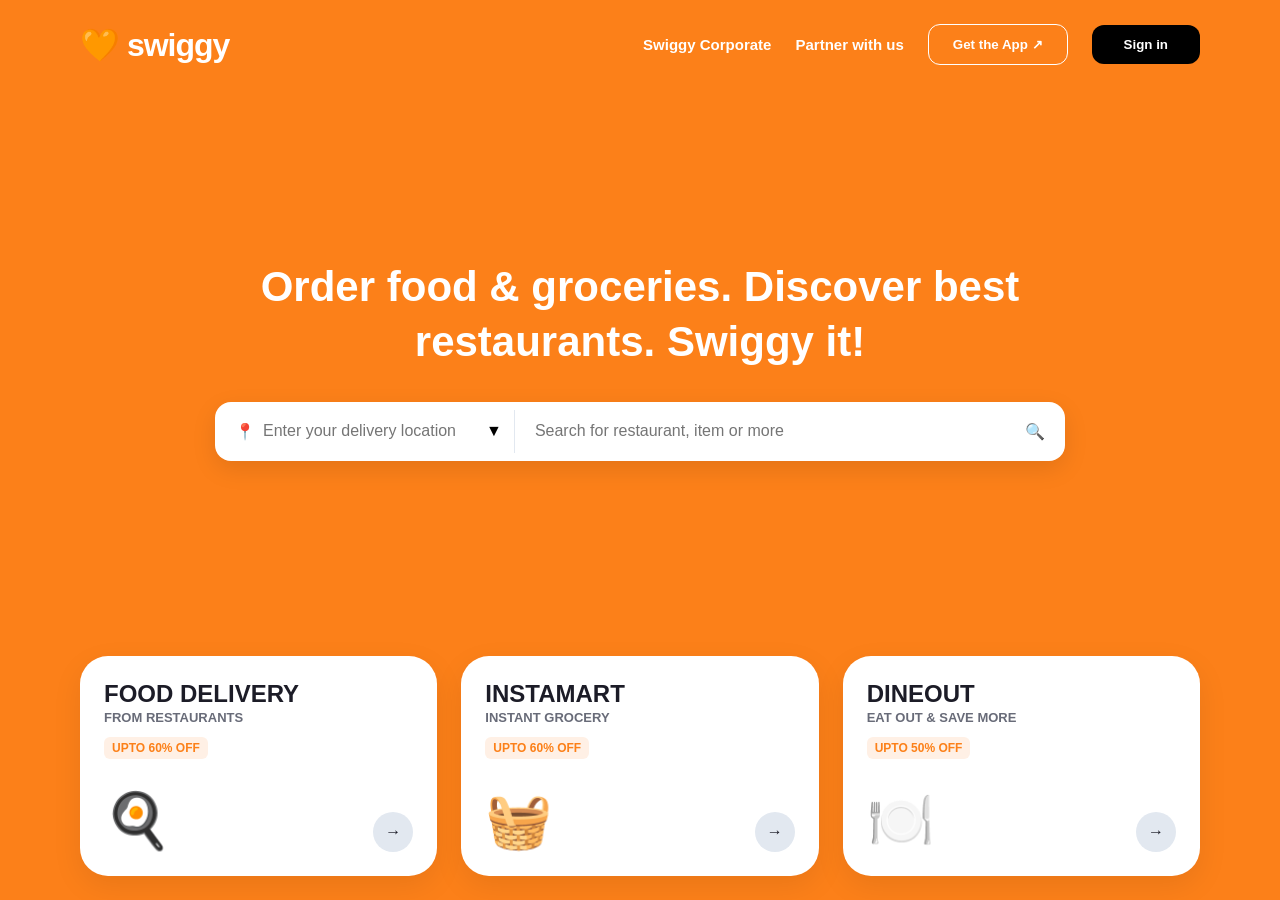
==== index.html @ a7fd930a "Add files via upload" ====
<!DOCTYPE html>
<html lang="en">
<head>
    <meta charset="UTF-8">
    <meta name="viewport" content="width=device-width, initial-scale=1.0">
    <title>Swiggy Landing Page Clone</title>
    <link rel="stylesheet" href="style.css">
</head>
<body>

    <div class="hero-section">

        <!-- NAVBAR -->
        <header class="top-nav">
            <div class="logo-area">
                <span class="swiggy-logo-text">🧡 swiggy</span>
            </div>

            <div class="nav-actions">
                <span class="nav-link">Swiggy Corporate</span>
                <span class="nav-link">Partner with us</span>

                <button class="btn-outline"
                    onclick="window.open('https://www.swiggy.com/auth', '_blank')">
                    Get the App ↗
                </button>

                <button class="btn-dark" onclick="openLogin()">
                    Sign in
                </button>
            </div>
        </header>

        <!-- HERO SECTION -->
        <div class="hero-center">
            <h1>
                Order food & groceries. Discover best restaurants.
                Swiggy it!
            </h1>

            <div class="search-container">

                <div class="location-box">
                    <span class="pin-icon">📍</span>
                    <input type="text"
                        placeholder="Enter your delivery location"
                        readonly>
                    <span class="arrow-icon">▼</span>
                </div>

                <div class="search-box">
                    <input type="text"
                        placeholder="Search for restaurant, item or more"
                        readonly>
                    <span class="search-icon">🔍</span>
                </div>

            </div>
        </div>

        <!-- FEATURE CARDS -->
        <main class="features-grid">

            <!-- FOOD DELIVERY -->
            <div class="feature-card clickable-card"
                onclick="openPage('restaurant-listing.html')">

                <div class="card-text">
                    <h2>FOOD DELIVERY</h2>
                    <p class="subtitle">FROM RESTAURANTS</p>
                    <span class="offer-tag">UPTO 60% OFF</span>
                </div>

                <div class="card-footer">
                    <div class="food-graphic">🍳</div>
                    <div class="arrow-circle">→</div>
                </div>
            </div>

            <!-- INSTAMART -->
            <div class="feature-card clickable-card"
                onclick="openPage('instamart.html')">

                <div class="card-text">
                    <h2>INSTAMART</h2>
                    <p class="subtitle">INSTANT GROCERY</p>
                    <span class="offer-tag">UPTO 60% OFF</span>
                </div>

                <div class="card-footer">
                    <div class="food-graphic">🧺</div>
                    <div class="arrow-circle">→</div>
                </div>
            </div>

            <!-- DINEOUT -->
            <div class="feature-card clickable-card"
                onclick="openPage('dineout.html')">

                <div class="card-text">
                    <h2>DINEOUT</h2>
                    <p class="subtitle">EAT OUT & SAVE MORE</p>
                    <span class="offer-tag">UPTO 50% OFF</span>
                </div>

                <div class="card-footer">
                    <div class="food-graphic">🍽️</div>
                    <div class="arrow-circle">→</div>
                </div>
            </div>

        </main>

    </div>

    <!-- LOGIN MODAL -->
    <div id="signInModal" class="modal-overlay">
        <div class="modal-box">

            <span class="close-modal-btn"
                onclick="closeLogin()">×</span>

            <h2>Login</h2>
            <p>Enter your details to log into your account.</p>

            <form onsubmit="handleFormSubmit(event)">
                <div class="input-group">
                    <input type="tel"
                        placeholder="Phone number"
                        required
                        minlength="10"
                        maxlength="10">
                </div>

                <button type="submit"
                    class="modal-submit-btn">
                    Login to Swiggy
                </button>
            </form>

        </div>
    </div>

    <!-- JAVASCRIPT -->
    <script>

        // Opens login popup
        function openLogin() {
            document.getElementById('signInModal').style.display = 'flex';
        }

        // Closes login popup
        function closeLogin() {
            document.getElementById('signInModal').style.display = 'none';
        }

        // Login form submit
        function handleFormSubmit(event) {
            event.preventDefault();
            alert("🎉 Welcome Back to Swiggy! Login Successful.");
            closeLogin();
        }

        // Opens selected feature page
        function openPage(page) {
            window.location.href = page;
        }

    </script>

</body>
</html>
---- style.css ----
* {
    margin: 0;
    padding: 0;
    box-sizing: border-box;
    font-family: 'Arial Rounded MT Bold', sans-serif;
}

.hero-section {
    background-color: #FC8019; 
    min-height: 100vh;
    display: flex;
    flex-direction: column;
    justify-content: space-between;
    padding: 24px 80px;
    position: relative;
    overflow: hidden;
}


.top-nav {
    display: flex;
    justify-content: space-between;
    align-items: center;
    width: 100%;
}
.swiggy-logo-text {
    font-size: 32px;
    font-weight: 900;
    color: white;
    letter-spacing: -1px;
}
.nav-actions {
    display: flex;
    align-items: center;
    gap: 24px;
}
.nav-link {
    color: white;
    font-weight: 600;
    cursor: pointer;
    font-size: 15px;
}
.btn-outline {
    background: transparent;
    border: 1px solid white;
    color: white;
    padding: 12px 24px;
    border-radius: 12px;
    font-weight: 700;
    cursor: pointer;
}
.btn-dark {
    background-color: #000000;
    color: white;
    border: none;
    padding: 12px 32px;
    border-radius: 12px;
    font-weight: 700;
    cursor: pointer;
}


.hero-center {
    max-width: 850px;
    margin: 40px auto;
    text-align: center;
}
.hero-center h1 {
    color: white;
    font-size: 42px;
    font-weight: 800;
    line-height: 1.3;
    margin-bottom: 32px;
}
.search-container {
    display: flex;
    background: white;
    border-radius: 16px;
    padding: 8px;
    box-shadow: 0 8px 24px rgba(0,0,0,0.1);
}
.location-box {
    display: flex;
    align-items: center;
    width: 35%;
    border-right: 1px solid #e2e8f0;
    padding: 12px;
}
.search-box {
    display: flex;
    align-items: center;
    width: 65%;
    padding: 12px;
}
.search-container input {
    border: none;
    outline: none;
    width: 100%;
    font-size: 16px;
    color: #1c1c1c;
    padding-left: 8px;
}


.features-grid {
    display: grid;
    grid-template-columns: repeat(3, 1fr);
    gap: 24px;
    max-width: 1200px;
    margin: 0 auto;
    width: 100%;
}
.feature-card {
    background: white;
    border-radius: 28px;
    padding: 24px;
    display: flex;
    flex-direction: column;
    justify-content: space-between;
    height: 220px;
    text-decoration: none; /* Removes link underline */
    box-shadow: 0 10px 30px rgba(0,0,0,0.08);
}
.card-text h2 {
    color: #1c1c27;
    font-size: 24px;
    font-weight: 900;
}
.subtitle {
    color: #686b78;
    font-size: 13px;
    font-weight: 700;
    margin-top: 2px;
}
.offer-tag {
    display: inline-block;
    color: #fc8019;
    background: #fff0e5;
    font-size: 12px;
    font-weight: 800;
    padding: 4px 8px;
    border-radius: 6px;
    margin-top: 12px;
}
.card-footer {
    display: flex;
    justify-content: space-between;
    align-items: flex-end;
}
.food-graphic {
    font-size: 54px;
}
.arrow-circle {
    background: #e2e8f0;
    color: #1c1c27;
    width: 40px;
    height: 40px;
    border-radius: 50%;
    display: flex;
    align-items: center;
    justify-content: center;
    font-weight: bold;
}

.clickable-card:hover {
    transform: translateY(-5px);
    transition: transform 0.2s ease;
    cursor: pointer;
}
.visual-only {
    cursor: default;
    opacity: 0.95;
}


.modal-overlay {
    position: fixed;
    top: 0;
    left: 0;
    width: 100%;
    height: 100%;
    background-color: rgba(0, 0, 0, 0.6); 
    z-index: 200;       
    display: none;      
    justify-content: center;
    align-items: center;
}

.modal-box {
    background: white;
    padding: 40px;
    border-radius: 20px;
    width: 100%;
    max-width: 420px;
    position: relative;
    box-shadow: 0 20px 40px rgba(0,0,0,0.25);
    animation: slideIn 0.3s ease-out; 
}

.close-modal-btn {
    position: absolute;
    top: 15px;
    right: 22px;
    font-size: 32px;
    cursor: pointer;
    color: #686b78;
    transition: color 0.2s ease;
}
.close-modal-btn:hover {
    color: #000000;
}

.modal-box h2 {
    font-size: 28px;
    color: #282c3f;
    margin-bottom: 8px;
    font-weight: 800;
}
.modal-box p {
    color: #7e808c;
    font-size: 14px;
    margin-bottom: 24px;
    font-weight: 500;
}

.input-group input {
    width: 100%;
    padding: 16px;
    border: 1px solid #d4d5d9;
    outline: none;
    font-size: 16px;
    border-radius: 8px;
    margin-bottom: 16px;
    transition: border-color 0.2s;
}
.input-group input:focus {
    border-color: #FC8019; 
}

.modal-submit-btn {
    width: 100%;
    background-color: #FC8019;
    color: white;
    border: none;
    padding: 16px;
    font-size: 16px;
    font-weight: 700;
    border-radius: 8px;
    cursor: pointer;
    transition: background-color 0.2s;
}
.modal-submit-btn:hover {
    background-color: #e06d11; 
}

@keyframes slideIn {
    from {
        transform: translateY(20px);
        opacity: 0;
    }
    to {
        transform: translateY(0);
        opacity: 1;
    }
}
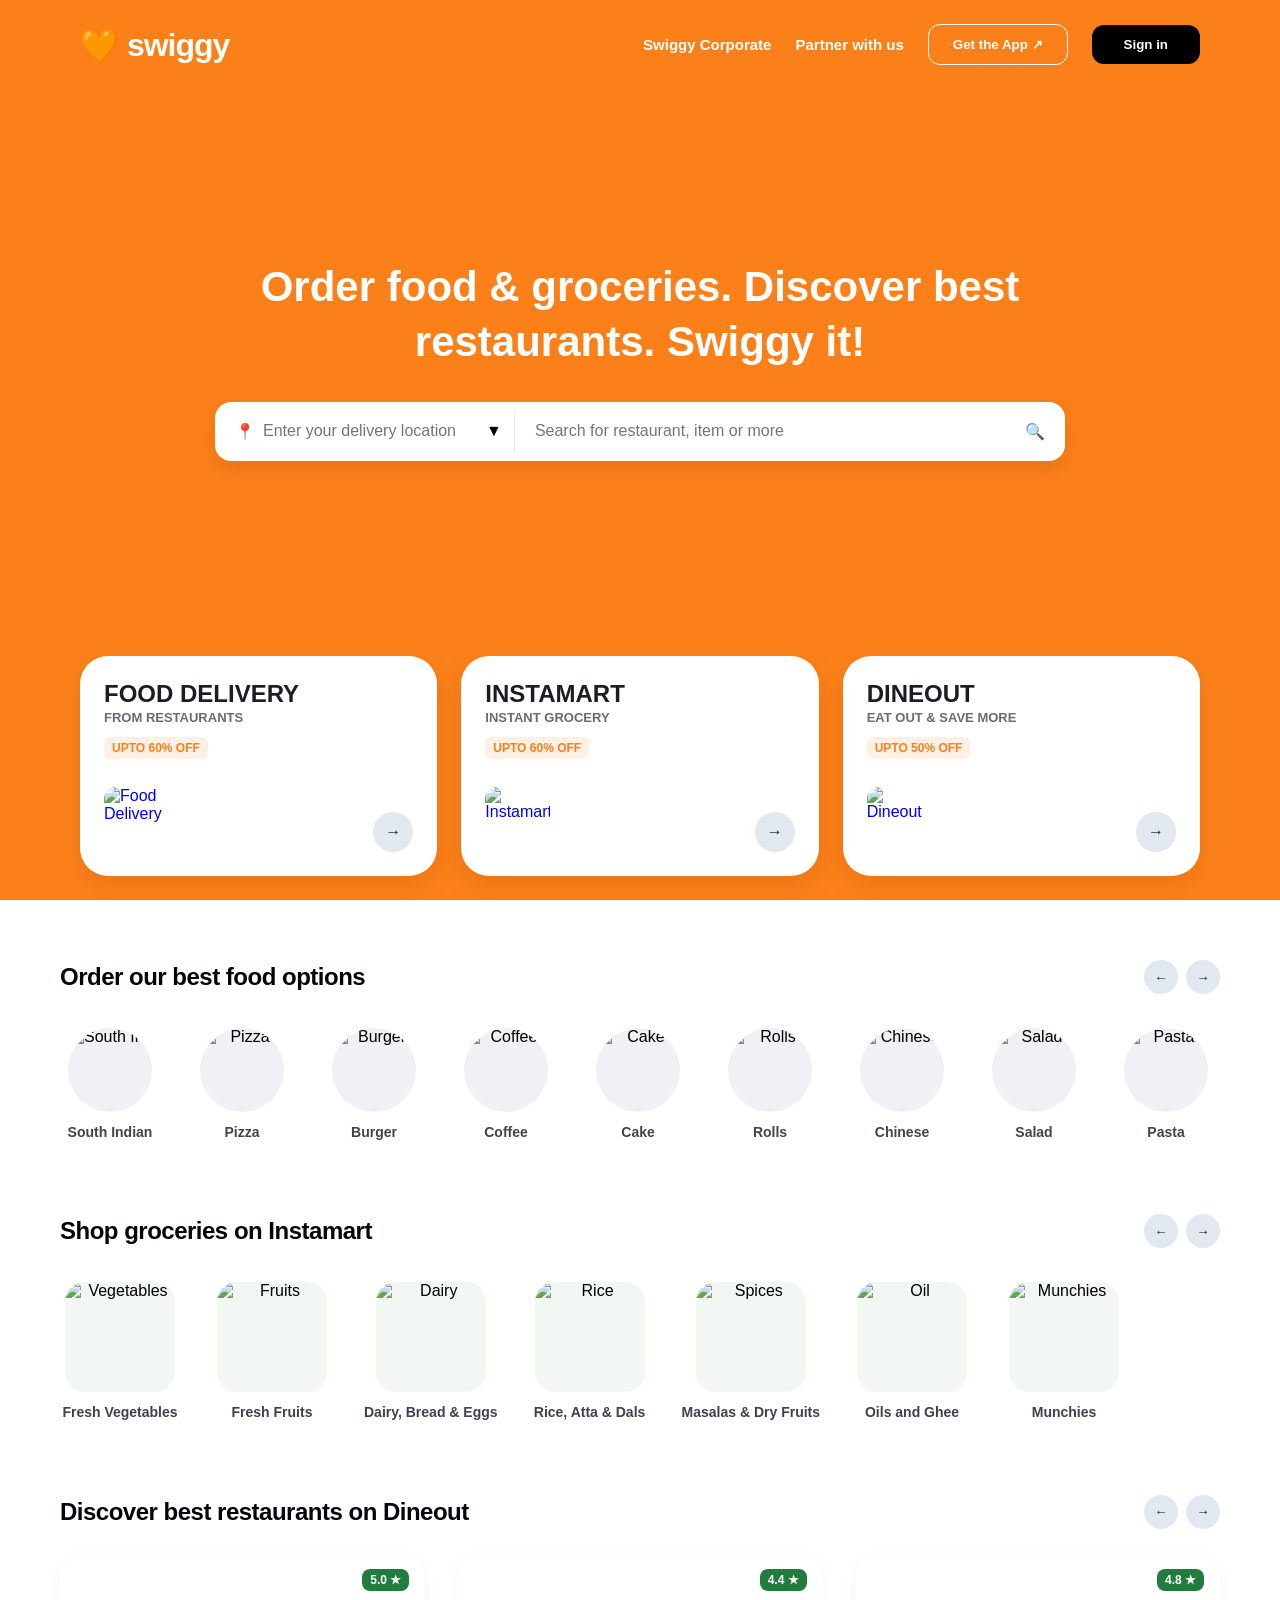
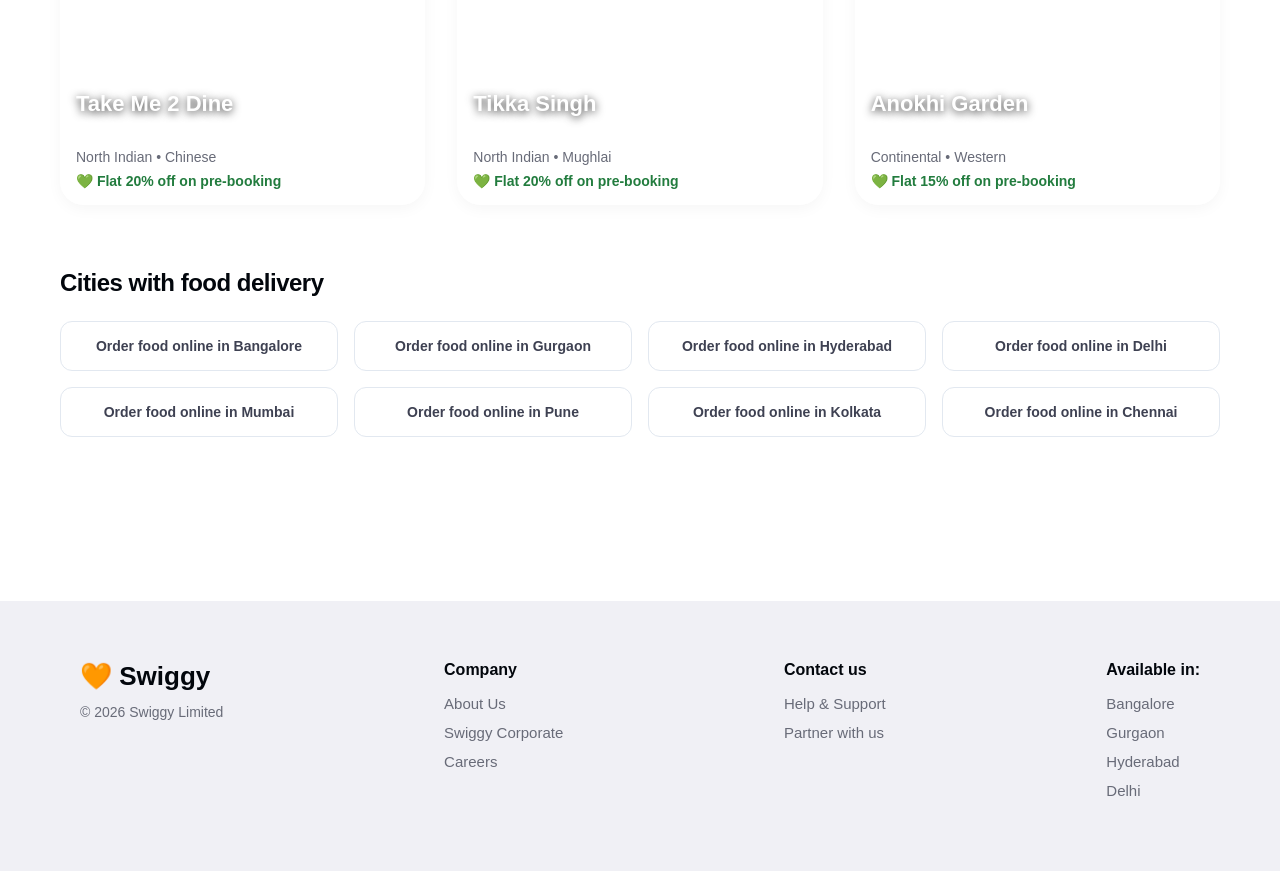
==== commit a5b460df: "Add files via upload" ====
--- a/index.html
+++ b/index.html
@@ -9,164 +9,256 @@
 <body>
 
     <div class="hero-section">
-
-        <!-- NAVBAR -->
         <header class="top-nav">
             <div class="logo-area">
                 <span class="swiggy-logo-text">🧡 swiggy</span>
             </div>
-
             <div class="nav-actions">
                 <span class="nav-link">Swiggy Corporate</span>
                 <span class="nav-link">Partner with us</span>
-
-                <button class="btn-outline"
-                    onclick="window.open('https://www.swiggy.com/auth', '_blank')">
-                    Get the App ↗
-                </button>
-
-                <button class="btn-dark" onclick="openLogin()">
-                    Sign in
-                </button>
+                <button class="btn-outline" onclick="window.open('https://www.swiggy.com/auth', '_blank')">Get the App ↗</button>
+                <button class="btn-dark" onclick="openLogin()">Sign in</button>
             </div>
         </header>
 
-        <!-- HERO SECTION -->
         <div class="hero-center">
-            <h1>
-                Order food & groceries. Discover best restaurants.
-                Swiggy it!
-            </h1>
-
+            <h1>Order food & groceries. Discover best restaurants. Swiggy it!</h1>
             <div class="search-container">
-
                 <div class="location-box">
                     <span class="pin-icon">📍</span>
-                    <input type="text"
-                        placeholder="Enter your delivery location"
-                        readonly>
+                    <input type="text" placeholder="Enter your delivery location" readonly>
                     <span class="arrow-icon">▼</span>
                 </div>
-
                 <div class="search-box">
-                    <input type="text"
-                        placeholder="Search for restaurant, item or more"
-                        readonly>
+                    <input type="text" placeholder="Search for restaurant, item or more" readonly>
                     <span class="search-icon">🔍</span>
                 </div>
-
-            </div>
-        </div>
-
-        <!-- FEATURE CARDS -->
-        <main class="features-grid">
-
-            <!-- FOOD DELIVERY -->
-            <div class="feature-card clickable-card"
-                onclick="openPage('restaurant-listing.html')">
-
+            </div>
+        </div>
+
+        <div class="features-grid">
+            <a href="restaurant-listing.html" class="feature-card clickable-card">
                 <div class="card-text">
                     <h2>FOOD DELIVERY</h2>
                     <p class="subtitle">FROM RESTAURANTS</p>
                     <span class="offer-tag">UPTO 60% OFF</span>
                 </div>
-
                 <div class="card-footer">
-                    <div class="food-graphic">🍳</div>
+                    <div class="food-graphic">
+                        <img src="https://images.unsplash.com/photo-1565299624946-b28f40a0ae38?q=80&w=150&auto=format&fit=crop" alt="Food Delivery">
+                    </div>
                     <div class="arrow-circle">→</div>
                 </div>
-            </div>
-
-            <!-- INSTAMART -->
-            <div class="feature-card clickable-card"
-                onclick="openPage('instamart.html')">
-
+            </a>
+            
+            <a href="instamart.html" class="feature-card clickable-card">
                 <div class="card-text">
                     <h2>INSTAMART</h2>
                     <p class="subtitle">INSTANT GROCERY</p>
                     <span class="offer-tag">UPTO 60% OFF</span>
                 </div>
-
                 <div class="card-footer">
-                    <div class="food-graphic">🧺</div>
+                    <div class="food-graphic">
+                        <img src="https://images.unsplash.com/photo-1542838132-92c53300491e?q=80&w=150&auto=format&fit=crop" alt="Instamart">
+                    </div>
                     <div class="arrow-circle">→</div>
                 </div>
-            </div>
-
-            <!-- DINEOUT -->
-            <div class="feature-card clickable-card"
-                onclick="openPage('dineout.html')">
-
+            </a>
+            
+            <a href="dineout.html" class="feature-card clickable-card">
                 <div class="card-text">
                     <h2>DINEOUT</h2>
                     <p class="subtitle">EAT OUT & SAVE MORE</p>
                     <span class="offer-tag">UPTO 50% OFF</span>
                 </div>
-
                 <div class="card-footer">
-                    <div class="food-graphic">🍽️</div>
+                    <div class="food-graphic">
+                        <img src="https://images.unsplash.com/photo-1517248135467-4c7edcad34c4?q=80&w=150&auto=format&fit=crop" alt="Dineout">
+                    </div>
                     <div class="arrow-circle">→</div>
                 </div>
-            </div>
-
-        </main>
-
+            </a>
+        </div>
     </div>
 
-    <!-- LOGIN MODAL -->
+    <main class="scrollable-container">
+
+        <section class="slider-section">
+            <div class="section-header">
+                <h2>Order our best food options</h2>
+                <div class="slider-arrows">
+                    <button class="arrow-btn">←</button>
+                    <button class="arrow-btn">→</button>
+                </div>
+            </div>
+            <div class="horizontal-scroll-bar">
+                <div class="food-item-circle">
+                    <div class="circle-graphic"><img src="https://images.unsplash.com/photo-1610192244261-3f33de3f55e4?q=80&w=150&auto=format&fit=crop" alt="South Indian"></div>
+                    <p>South Indian</p>
+                </div>
+                <div class="food-item-circle">
+                    <div class="circle-graphic"><img src="https://images.unsplash.com/photo-1513104890138-7c749659a591?q=80&w=150&auto=format&fit=crop" alt="Pizza"></div>
+                    <p>Pizza</p>
+                </div>
+                <div class="food-item-circle">
+                    <div class="circle-graphic"><img src="https://images.unsplash.com/photo-1568901346375-23c9450c58cd?q=80&w=150&auto=format&fit=crop" alt="Burger"></div>
+                    <p>Burger</p>
+                </div>
+                <div class="food-item-circle">
+                    <div class="circle-graphic"><img src="https://images.unsplash.com/photo-1514432324607-a09d9b4aefdd?q=80&w=150&auto=format&fit=crop" alt="Coffee"></div>
+                    <p>Coffee</p>
+                </div>
+                <div class="food-item-circle">
+                    <div class="circle-graphic"><img src="https://images.unsplash.com/photo-1578985545062-69928b1d9587?q=80&w=150&auto=format&fit=crop" alt="Cake"></div>
+                    <p>Cake</p>
+                </div>
+                <div class="food-item-circle">
+                    <div class="circle-graphic"><img src="https://images.unsplash.com/photo-1534308983496-4fabb1a015ee?q=80&w=200&auto=format&fit=crop" alt="Rolls"></div>
+                    <p>Rolls</p>
+                </div>
+                <div class="food-item-circle">
+                    <div class="circle-graphic"><img src="https://images.unsplash.com/photo-1525755662778-989d0524087e?q=80&w=150&auto=format&fit=crop" alt="Chinese"></div>
+                    <p>Chinese</p>
+                </div>
+                <div class="food-item-circle">
+                    <div class="circle-graphic"><img src="https://images.unsplash.com/photo-1512621776951-a57141f2eefd?q=80&w=150&auto=format&fit=crop" alt="Salad"></div>
+                    <p>Salad</p>
+                </div>
+                <div class="food-item-circle">
+                    <div class="circle-graphic"><img src="https://images.unsplash.com/photo-1563379091339-03b21ab4a4f8?q=80&w=150&auto=format&fit=crop" alt="Pasta"></div>
+                    <p>Pasta</p>
+                </div>
+            </div>
+        </section>
+
+        <section class="slider-section">
+            <div class="section-header">
+                <h2>Shop groceries on Instamart</h2>
+                <div class="slider-arrows">
+                    <button class="arrow-btn">←</button>
+                    <button class="arrow-btn">→</button>
+                </div>
+            </div>
+            <div class="horizontal-scroll-bar">
+                <div class="grocery-item-card"><div class="square-graphic"><img src="https://images.unsplash.com/photo-1597362925123-77861d3fbac7?q=80&w=150&auto=format&fit=crop" alt="Vegetables"></div><p>Fresh Vegetables</p></div>
+                <div class="grocery-item-card"><div class="square-graphic"><img src="https://images.unsplash.com/photo-1619546813926-a78fa6372cd2?q=80&w=150&auto=format&fit=crop" alt="Fruits"></div><p>Fresh Fruits</p></div>
+                <div class="grocery-item-card"><div class="square-graphic"><img src="https://images.unsplash.com/photo-1550583724-b2692b85b150?q=80&w=150&auto=format&fit=crop" alt="Dairy"></div><p>Dairy, Bread & Eggs</p></div>
+                <div class="grocery-item-card"><div class="square-graphic"><img src="https://images.unsplash.com/photo-1586201375761-83865001e31c?q=80&w=150&auto=format&fit=crop" alt="Rice"></div><p>Rice, Atta & Dals</p></div>
+                <div class="grocery-item-card"><div class="square-graphic"><img src="https://images.unsplash.com/photo-1596797038530-2c107229654b?q=80&w=150&auto=format&fit=crop" alt="Spices"></div><p>Masalas & Dry Fruits</p></div>
+                <div class="grocery-item-card"><div class="square-graphic"><img src="https://images.unsplash.com/photo-1474979266404-7eaacbcd87c5?q=80&w=150&auto=format&fit=crop" alt="Oil"></div><p>Oils and Ghee</p></div>
+                <div class="grocery-item-card"><div class="square-graphic"><img src="https://images.unsplash.com/photo-1599490659213-e2b9527bb087?q=80&w=200&auto=format&fit=crop" alt="Munchies"></div><p>Munchies</p></div>
+            </div>
+        </section>
+
+        <section class="slider-section">
+            <div class="section-header">
+                <h2>Discover best restaurants on Dineout</h2>
+                <div class="slider-arrows">
+                    <button class="arrow-btn">←</button>
+                    <button class="arrow-btn">→</button>
+                </div>
+            </div>
+            <div class="dineout-cards-grid">
+                <div class="dineout-box-card">
+                    <div class="dineout-img-placeholder" style="background-image: url('https://images.unsplash.com/photo-1517248135467-4c7edcad34c4?q=80&w=400');">
+                        <span class="dineout-rating-badge">5.0 ★</span>
+                        <div class="dineout-title-overlay">Take Me 2 Dine</div>
+                    </div>
+                    <div class="dineout-desc">
+                        <p class="dineout-cuisine">North Indian • Chinese</p>
+                        <p class="dineout-offer">💚 Flat 20% off on pre-booking</p>
+                    </div>
+                </div>
+                <div class="dineout-box-card">
+                    <div class="dineout-img-placeholder" style="background-image: url('https://images.unsplash.com/photo-1544025162-d76694265947?q=80&w=400');">
+                        <span class="dineout-rating-badge">4.4 ★</span>
+                        <div class="dineout-title-overlay">Tikka Singh</div>
+                    </div>
+                    <div class="dineout-desc">
+                        <p class="dineout-cuisine">North Indian • Mughlai</p>
+                        <p class="dineout-offer">💚 Flat 20% off on pre-booking</p>
+                    </div>
+                </div>
+                <div class="dineout-box-card">
+                    <div class="dineout-img-placeholder" style="background-image: url('https://images.unsplash.com/photo-1552566626-52f8b828add9?q=80&w=400');">
+                        <span class="dineout-rating-badge">4.8 ★</span>
+                        <div class="dineout-title-overlay">Anokhi Garden</div>
+                    </div>
+                    <div class="dineout-desc">
+                        <p class="dineout-cuisine">Continental • Western</p>
+                        <p class="dineout-offer">💚 Flat 15% off on pre-booking</p>
+                    </div>
+                </div>
+            </div>
+        </section>
+
+        <section class="slider-section">
+            <div class="section-header">
+                <h2>Cities with food delivery</h2>
+            </div>
+            <div class="cities-flex-grid">
+                <div class="city-pill">Order food online in Bangalore</div>
+                <div class="city-pill">Order food online in Gurgaon</div>
+                <div class="city-pill">Order food online in Hyderabad</div>
+                <div class="city-pill">Order food online in Delhi</div>
+                <div class="city-pill">Order food online in Mumbai</div>
+                <div class="city-pill">Order food online in Pune</div>
+                <div class="city-pill">Order food online in Kolkata</div>
+                <div class="city-pill">Order food online in Chennai</div>
+            </div>
+        </section>
+
+    </main>
+
+    <footer class="swiggy-footer">
+        <div class="footer-links-container">
+            <div class="footer-brand-column">
+                <span class="footer-logo-text">🧡 Swiggy</span>
+                <p class="copyright-label">© 2026 Swiggy Limited</p>
+            </div>
+            <div class="footer-nav-column">
+                <h3>Company</h3>
+                <p>About Us</p>
+                <p>Swiggy Corporate</p>
+                <p>Careers</p>
+            </div>
+            <div class="footer-nav-column">
+                <h3>Contact us</h3>
+                <p>Help & Support</p>
+                <p>Partner with us</p>
+            </div>
+            <div class="footer-nav-column">
+                <h3>Available in:</h3>
+                <p>Bangalore</p>
+                <p>Gurgaon</p>
+                <p>Hyderabad</p>
+                <p>Delhi</p>
+            </div>
+        </div>
+    </footer>
+
     <div id="signInModal" class="modal-overlay">
         <div class="modal-box">
-
-            <span class="close-modal-btn"
-                onclick="closeLogin()">×</span>
-
+            <span class="close-modal-btn" onclick="closeLogin()">×</span>
             <h2>Login</h2>
             <p>Enter your details to log into your account.</p>
-
             <form onsubmit="handleFormSubmit(event)">
                 <div class="input-group">
-                    <input type="tel"
-                        placeholder="Phone number"
-                        required
-                        minlength="10"
-                        maxlength="10">
-                </div>
-
-                <button type="submit"
-                    class="modal-submit-btn">
-                    Login to Swiggy
-                </button>
+                    <input type="tel" placeholder="Phone number" required minlength="10" maxlength="10">
+                </div>
+                <button type="submit" class="modal-submit-btn">Login to Swiggy</button>
             </form>
-
         </div>
     </div>
 
-    <!-- JAVASCRIPT -->
     <script>
-
-        // Opens login popup
-        function openLogin() {
-            document.getElementById('signInModal').style.display = 'flex';
-        }
-
-        // Closes login popup
-        function closeLogin() {
-            document.getElementById('signInModal').style.display = 'none';
-        }
-
-        // Login form submit
+        function openLogin() { document.getElementById('signInModal').style.display = 'flex'; }
+        function closeLogin() { document.getElementById('signInModal').style.display = 'none'; }
         function handleFormSubmit(event) {
             event.preventDefault();
             alert("🎉 Welcome Back to Swiggy! Login Successful.");
             closeLogin();
         }
-
-        // Opens selected feature page
-        function openPage(page) {
-            window.location.href = page;
-        }
-
     </script>
-
 </body>
 </html>
--- a/style.css
+++ b/style.css
@@ -17,30 +17,33 @@
     overflow: hidden;
 }
 
-
 .top-nav {
     display: flex;
     justify-content: space-between;
     align-items: center;
     width: 100%;
 }
+
 .swiggy-logo-text {
     font-size: 32px;
     font-weight: 900;
     color: white;
     letter-spacing: -1px;
 }
+
 .nav-actions {
     display: flex;
     align-items: center;
     gap: 24px;
 }
+
 .nav-link {
     color: white;
     font-weight: 600;
     cursor: pointer;
     font-size: 15px;
 }
+
 .btn-outline {
     background: transparent;
     border: 1px solid white;
@@ -50,6 +53,7 @@
     font-weight: 700;
     cursor: pointer;
 }
+
 .btn-dark {
     background-color: #000000;
     color: white;
@@ -59,13 +63,13 @@
     font-weight: 700;
     cursor: pointer;
 }
-
 
 .hero-center {
     max-width: 850px;
     margin: 40px auto;
     text-align: center;
 }
+
 .hero-center h1 {
     color: white;
     font-size: 42px;
@@ -73,6 +77,7 @@
     line-height: 1.3;
     margin-bottom: 32px;
 }
+
 .search-container {
     display: flex;
     background: white;
@@ -80,6 +85,7 @@
     padding: 8px;
     box-shadow: 0 8px 24px rgba(0,0,0,0.1);
 }
+
 .location-box {
     display: flex;
     align-items: center;
@@ -87,12 +93,14 @@
     border-right: 1px solid #e2e8f0;
     padding: 12px;
 }
+
 .search-box {
     display: flex;
     align-items: center;
     width: 65%;
     padding: 12px;
 }
+
 .search-container input {
     border: none;
     outline: none;
@@ -101,7 +109,6 @@
     color: #1c1c1c;
     padding-left: 8px;
 }
-
 
 .features-grid {
     display: grid;
@@ -111,6 +118,7 @@
     margin: 0 auto;
     width: 100%;
 }
+
 .feature-card {
     background: white;
     border-radius: 28px;
@@ -119,20 +127,23 @@
     flex-direction: column;
     justify-content: space-between;
     height: 220px;
-    text-decoration: none; /* Removes link underline */
+    text-decoration: none; 
     box-shadow: 0 10px 30px rgba(0,0,0,0.08);
 }
+
 .card-text h2 {
     color: #1c1c27;
     font-size: 24px;
     font-weight: 900;
 }
+
 .subtitle {
     color: #686b78;
     font-size: 13px;
     font-weight: 700;
     margin-top: 2px;
 }
+
 .offer-tag {
     display: inline-block;
     color: #fc8019;
@@ -143,14 +154,28 @@
     border-radius: 6px;
     margin-top: 12px;
 }
+
 .card-footer {
     display: flex;
     justify-content: space-between;
     align-items: flex-end;
 }
+
 .food-graphic {
-    font-size: 54px;
-}
+    width: 65px;
+    height: 65px;
+    display: flex;
+    align-items: center;
+    justify-content: center;
+}
+
+.food-graphic img {
+    width: 100%;
+    height: 100%;
+    object-fit: cover;
+    border-radius: 12px;
+}
+
 .arrow-circle {
     background: #e2e8f0;
     color: #1c1c27;
@@ -168,11 +193,11 @@
     transition: transform 0.2s ease;
     cursor: pointer;
 }
+
 .visual-only {
     cursor: default;
     opacity: 0.95;
 }
-
 
 .modal-overlay {
     position: fixed;
@@ -181,7 +206,7 @@
     width: 100%;
     height: 100%;
     background-color: rgba(0, 0, 0, 0.6); 
-    z-index: 200;       
+    z-index: 200;      
     display: none;      
     justify-content: center;
     align-items: center;
@@ -207,6 +232,7 @@
     color: #686b78;
     transition: color 0.2s ease;
 }
+
 .close-modal-btn:hover {
     color: #000000;
 }
@@ -217,6 +243,7 @@
     margin-bottom: 8px;
     font-weight: 800;
 }
+
 .modal-box p {
     color: #7e808c;
     font-size: 14px;
@@ -234,6 +261,7 @@
     margin-bottom: 16px;
     transition: border-color 0.2s;
 }
+
 .input-group input:focus {
     border-color: #FC8019; 
 }
@@ -250,6 +278,7 @@
     cursor: pointer;
     transition: background-color 0.2s;
 }
+
 .modal-submit-btn:hover {
     background-color: #e06d11; 
 }
@@ -263,4 +292,250 @@
         transform: translateY(0);
         opacity: 1;
     }
+}
+
+.scrollable-container {
+    max-width: 1200px;
+    margin: 0 auto;
+    padding: 60px 20px;
+    background-color: #ffffff;
+}
+
+.slider-section {
+    margin-bottom: 64px;
+}
+
+.section-header {
+    display: flex;
+    justify-content: space-between;
+    align-items: center;
+    margin-bottom: 24px;
+}
+
+.section-header h2 {
+    font-size: 24px;
+    font-weight: 800;
+    color: #02060c;
+    letter-spacing: -0.5px;
+}
+
+.slider-arrows {
+    display: flex;
+    gap: 8px;
+}
+
+.arrow-btn {
+    background-color: #e2e8f0;
+    border: none;
+    width: 34px;
+    height: 34px;
+    border-radius: 50%;
+    font-weight: bold;
+    cursor: pointer;
+    color: #1c1c27;
+}
+
+.horizontal-scroll-bar {
+    display: flex;
+    gap: 32px;
+    overflow-x: auto;       
+    white-space: nowrap;    
+    padding: 10px 0;
+    scrollbar-width: none;  
+}
+
+.horizontal-scroll-bar::-webkit-scrollbar {
+    display: none;          
+}
+
+.food-item-circle {
+    text-align: center;
+    min-width: 100px;
+    cursor: pointer;
+    flex-shrink: 0;        
+}
+
+.circle-graphic {
+    background-color: #f0f0f5;
+    width: 84px;
+    height: 84px;
+    border-radius: 50%;
+    display: flex;
+    align-items: center;
+    justify-content: center;
+    margin: 0 auto 12px auto;
+    transition: transform 0.2s ease;
+}
+
+.circle-graphic img {
+    width: 100%;
+    height: 100%;
+    object-fit: cover;   
+    border-radius: 50%;  
+}
+
+.food-item-circle:hover .circle-graphic {
+    transform: scale(1.05); 
+}
+
+.food-item-circle p {
+    font-size: 14px;
+    font-weight: 600;
+    color: #414449;
+}
+
+.grocery-item-card {
+    text-align: center;
+    min-width: 120px;
+    cursor: pointer;
+    flex-shrink: 0;        
+}
+
+.square-graphic {
+    background-color: #f2f7f4;
+    width: 110px;
+    height: 110px;
+    border-radius: 20px;
+    display: flex;
+    align-items: center;
+    justify-content: center;
+    margin: 0 auto 12px auto;
+}
+
+.square-graphic img {
+    width: 100%;
+    height: 100%;
+    object-fit: cover;
+    border-radius: 20px; 
+}
+
+.grocery-item-card p {
+    font-size: 14px;
+    font-weight: 700;
+    color: #3e4152;
+    line-height: 1.2;
+}
+
+.dineout-cards-grid {
+    display: grid;
+    grid-template-columns: repeat(3, 1fr);
+    gap: 32px;
+}
+
+.dineout-box-card {
+    border-radius: 24px;
+    overflow: hidden;
+    cursor: pointer;
+    box-shadow: 0 4px 15px rgba(0,0,0,0.04);
+}
+
+.dineout-img-placeholder {
+    height: 180px;
+    background-size: cover;
+    background-position: center;
+    position: relative;
+    display: flex;
+    flex-direction: column;
+    justify-content: space-between;
+    padding: 16px;
+}
+
+.dineout-rating-badge {
+    align-self: flex-end;
+    background-color: #227c3e;
+    color: white;
+    padding: 4px 8px;
+    border-radius: 8px;
+    font-size: 12px;
+    font-weight: 700;
+}
+
+.dineout-title-overlay {
+    color: white;
+    font-size: 22px;
+    font-weight: 800;
+    text-shadow: 0 2px 8px rgba(0,0,0,0.8);
+}
+
+.dineout-desc {
+    padding: 16px;
+    background: #ffffff;
+}
+
+.dineout-cuisine {
+    font-size: 14px;
+    color: #686b78;
+    margin-bottom: 8px;
+}
+
+.dineout-offer {
+    font-size: 14px;
+    font-weight: 700;
+    color: #227c3e;
+}
+
+.cities-flex-grid {
+    display: flex;
+    flex-wrap: wrap; 
+    gap: 16px;
+}
+
+.city-pill {
+    border: 1px solid #e2e8f0;
+    padding: 16px 24px;
+    border-radius: 12px;
+    font-weight: 600;
+    color: #3e4152;
+    font-size: 14px;
+    cursor: pointer;
+    flex: 1 1 calc(25% - 16px); 
+    text-align: center;
+    min-width: 200px;
+}
+
+.city-pill:hover {
+    background-color: #f8fafc;
+}
+
+.swiggy-footer {
+    background-color: #f0f0f5;
+    padding: 60px 80px;
+    margin-top: 40px;
+}
+
+.footer-links-container {
+    max-width: 1200px;
+    margin: 0 auto;
+    display: flex;
+    justify-content: space-between;
+}
+
+.footer-brand-column .footer-logo-text {
+    font-size: 26px;
+    font-weight: 900;
+    color: #02060c;
+}
+
+.copyright-label {
+    color: #686b78;
+    font-size: 14px;
+    margin-top: 12px;
+}
+
+.footer-nav-column h3 {
+    font-size: 16px;
+    color: #02060c;
+    margin-bottom: 16px;
+    font-weight: 800;
+}
+
+.footer-nav-column p {
+    color: #686b78;
+    font-size: 15px;
+    margin-bottom: 12px;
+    cursor: pointer;
+}
+
+.footer-nav-column p:hover {
+    color: #02060c;
 }
